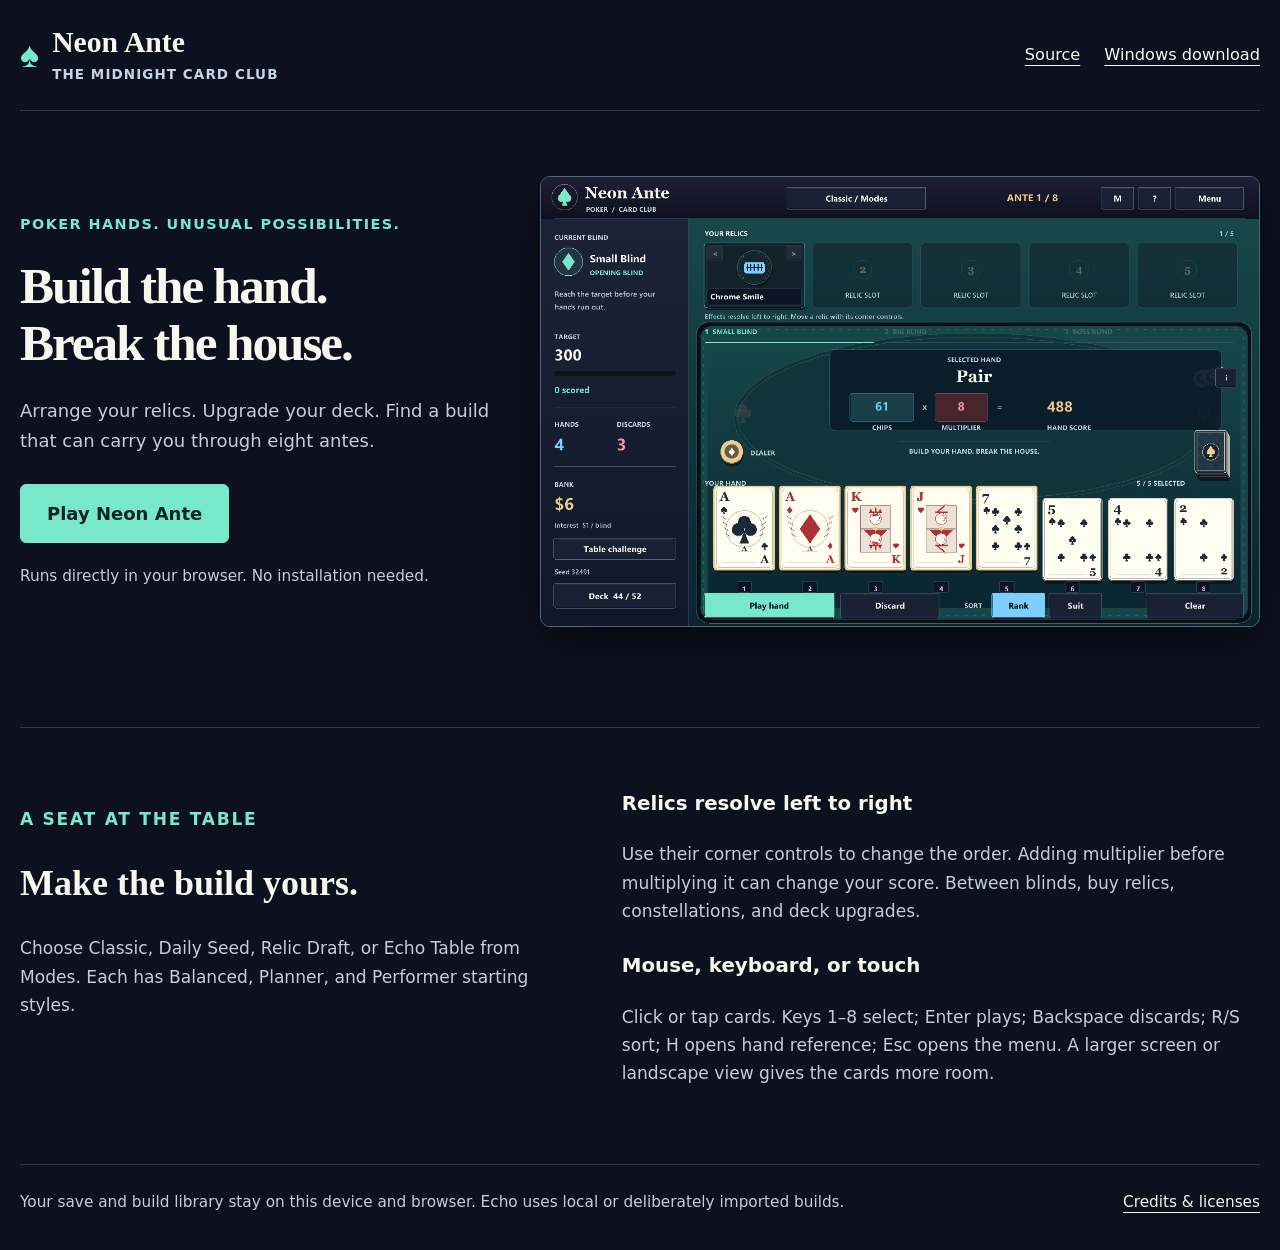
==== docs/index.html @ 845fe392 "Add a complete WebAssembly browser edition with local saves" ====
<!doctype html>
<html lang="en"><head><meta charset="utf-8"><meta name="viewport" content="width=device-width,initial-scale=1"><meta name="theme-color" content="#0d111f"><meta name="description" content="Play Neon Ante Poker in your browser. Four run modes, relic synergies, drafting, and a Night Market. Your run saves on this device."><title>Neon Ante Poker — Play in your browser</title><link rel="stylesheet" href="styles.css"><script src="browser.js" defer></script></head>
<body><div class="game-shell"><header><a href="https://github.com/schwjh03/Neon-Ante-Poker" class="brand"><span aria-hidden="true">♠</span><span>Neon Ante<small>THE MIDNIGHT CARD CLUB</small></span></a><nav aria-label="Game links"><a href="https://github.com/schwjh03/Neon-Ante-Poker">Source</a><a href="https://github.com/schwjh03/Neon-Ante-Poker/releases/tag/v1.2.0">Windows download</a></nav></header>
<main><section id="start-screen" class="start-screen"><div class="start-copy"><p class="eyebrow">Poker hands. Unusual possibilities.</p><h1>Build the hand.<br>Break the house.</h1><p>Arrange your relics. Upgrade your deck. Find a build that can carry you through eight antes.</p><button id="play-game" type="button">Play Neon Ante</button><p id="loading-status" role="status">Runs directly in your browser. No installation needed.</p></div><img src="poster.png" alt="Actual Neon Ante table with cards, relics, and a score preview" width="1280" height="800"></section>
<section id="play-screen" hidden><div class="game-toolbar"><p id="storage-note" role="status">Your run stays in this browser.</p><div><button id="export-build" type="button">Export build</button><label class="file-button" for="build-upload">Import build<input type="file" id="build-upload" accept=".neonbuild,text/plain"></label><button id="fullscreen" type="button">Fullscreen</button></div></div><div id="game-frame" class="game-frame"><canvas id="canvas" width="1280" height="800" tabindex="0" aria-label="Neon Ante Poker game. Click cards to select up to five. Enter plays, Backspace discards, R and S sort. Escape opens the menu."></canvas></div><p id="table-status" class="table-status" role="status" aria-live="polite"></p><p id="build-status" role="status"></p></section>
<section class="how-to" aria-labelledby="how-title"><div><p class="eyebrow">A seat at the table</p><h2 id="how-title">Make the build yours.</h2><p>Choose Classic, Daily Seed, Relic Draft, or Echo Table from Modes. Each has Balanced, Planner, and Performer starting styles.</p></div><div><h3>Relics resolve left to right</h3><p>Use their corner controls to change the order. Adding multiplier before multiplying it can change your score. Between blinds, buy relics, constellations, and deck upgrades.</p><h3>Mouse, keyboard, or touch</h3><p>Click or tap cards. Keys 1–8 select; Enter plays; Backspace discards; R/S sort; H opens hand reference; Esc opens the menu. A larger screen or landscape view gives the cards more room.</p></div></section></main>
<footer><p id="browser-note">Your save and build library stay on this device and browser. Echo uses local or deliberately imported builds.</p><a href="THIRD_PARTY.md">Credits &amp; licenses</a></footer></div></body></html>
---- docs/styles.css ----
:root{color-scheme:dark;font:18px/1.65 system-ui,Segoe UI,Arial,sans-serif;color:#f8f6ed;background:#0d111f;--mint:#78e8cd;--muted:#c2cddd;--line:#41536d}*{box-sizing:border-box}body{margin:0}a{color:inherit;text-underline-offset:5px}a:hover{color:var(--mint)}button,input{font:inherit}button,.file-button{cursor:pointer}a:focus-visible,button:focus-visible,canvas:focus-visible,.file-button:focus-within{outline:3px solid #80e9d1;outline-offset:4px}[hidden]{display:none!important}.game-shell{width:min(1380px,calc(100% - 40px));margin:auto}header{display:flex;justify-content:space-between;align-items:center;padding:26px 0;gap:24px;border-bottom:1px solid #29394f}.brand{display:flex;gap:13px;align-items:center;text-decoration:none;font:700 1.65rem Georgia,serif}.brand>span:first-child{font-size:2rem;color:var(--mint)}.brand small{display:block;font:650 .75rem/1.5 system-ui;color:#c4d3e4;letter-spacing:.08em;margin-top:5px}nav{display:flex;gap:24px;font-size:.9rem}.start-screen{display:grid;grid-template-columns:.8fr 1.2fr;gap:40px;align-items:center;padding:65px 0}.eyebrow{text-transform:uppercase;font-size:.8rem;letter-spacing:.1em;font-weight:650;color:var(--mint)}h1{font:700 clamp(2.5rem,4vw,4rem)/1.12 Georgia,serif;letter-spacing:-.04em;margin:20px 0 25px}h2{font:700 2rem/1.15 Georgia,serif}h3{font-size:1.1rem}p{color:var(--muted)}.start-copy>p:not(.eyebrow){max-width:480px}.start-screen>img{width:100%;height:auto;box-shadow:0 15px 55px #0007;border:1px solid #4b677b;border-radius:10px}button,.file-button{display:inline-flex;align-items:center;justify-content:center;min-height:46px;padding:10px 17px;border:1px solid #51677f;border-radius:6px;background:#1b2b41;color:#f1f6ff;font-size:.9rem;font-weight:600;text-decoration:none}button:hover,.file-button:hover{background:#2b4660}#play-game{background:var(--mint);border-color:var(--mint);color:#0d2224;padding:14px 26px;min-height:54px;font-size:1rem;margin-top:10px}#play-game:disabled{background:#324c52;color:#c5dad9;cursor:wait}#loading-status{font-size:.85rem;margin-top:21px}.game-toolbar{display:flex;align-items:center;justify-content:space-between;gap:20px;padding:20px 0}.game-toolbar p{font-size:.85rem;margin:0}.game-toolbar>div{display:flex;gap:9px;flex-wrap:wrap}.file-button input{position:absolute;width:1px;height:1px;opacity:0;overflow:hidden}.game-frame{background:#0d111f;border:1px solid #56718a;border-radius:9px;overflow:hidden}canvas{display:block;width:100%;height:auto;aspect-ratio:1.6;touch-action:none}.table-status{font-size:.9rem;color:#daece6;min-height:30px;margin:15px 0 0}#build-status{font-size:.9rem;color:#e6ce91;min-height:24px;margin:8px 0 0}.how-to{display:grid;grid-template-columns:1fr 1.2fr;gap:70px;padding:60px 0;border-top:1px solid #29394f;margin-top:35px}.how-to h3{margin-top:25px}.how-to h3:first-child{margin-top:0}.how-to p{font-size:.95rem}footer{padding:25px 0 35px;border-top:1px solid #29394f;display:flex;align-items:start;gap:35px;justify-content:space-between;font-size:.85rem}footer p{margin:0;max-width:900px}.game-frame:fullscreen{display:flex;align-items:center;justify-content:center;border:0;border-radius:0}.game-frame:fullscreen canvas{width:min(100vw,160vh);height:auto;max-height:100vh;object-fit:contain}@media(max-width:950px){.start-screen{grid-template-columns:1fr;gap:35px;padding:40px 0}.start-copy{max-width:650px}.how-to{gap:35px}.game-toolbar{display:block}.game-toolbar>div{margin-top:14px}nav{flex-wrap:wrap;gap:12px 20px}}@media(max-width:600px){.game-shell{width:calc(100% - 24px)}header{display:block;padding:20px 0}nav{margin-top:20px}.brand{font-size:1.5rem}h1{font-size:2.8rem}.how-to{grid-template-columns:1fr;gap:20px;padding:35px 0}.game-toolbar button,.file-button{font-size:.85rem;padding:9px 13px}footer{display:block}footer a{display:inline-block;margin-top:18px}.table-status{font-size:.85rem}}@media(prefers-reduced-motion:reduce){*{scroll-behavior:auto!important}}
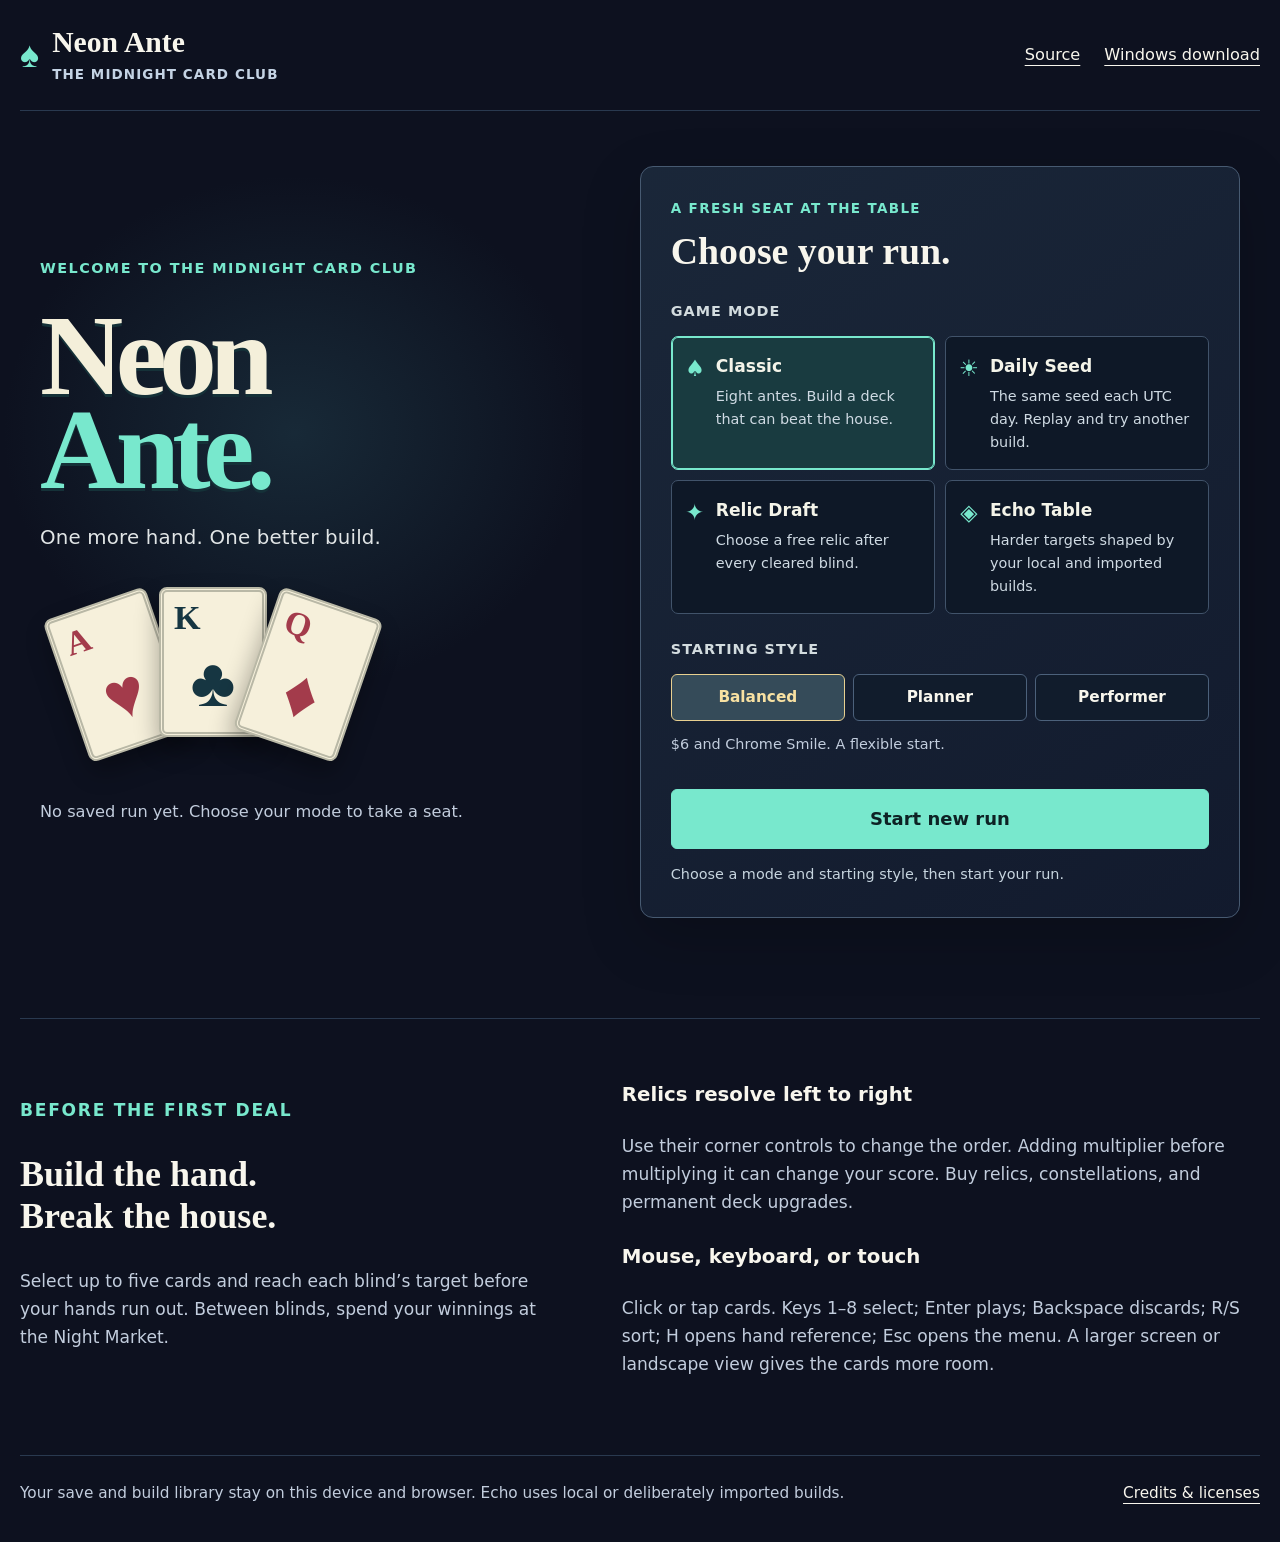
==== commit 53140aa4: "Add a proper browser title menu and explicit run selection" ====
--- a/docs/index.html
+++ b/docs/index.html
@@ -1,7 +1,37 @@
 <!doctype html>
-<html lang="en"><head><meta charset="utf-8"><meta name="viewport" content="width=device-width,initial-scale=1"><meta name="theme-color" content="#0d111f"><meta name="description" content="Play Neon Ante Poker in your browser. Four run modes, relic synergies, drafting, and a Night Market. Your run saves on this device."><title>Neon Ante Poker — Play in your browser</title><link rel="stylesheet" href="styles.css"><script src="browser.js" defer></script></head>
-<body><div class="game-shell"><header><a href="https://github.com/schwjh03/Neon-Ante-Poker" class="brand"><span aria-hidden="true">♠</span><span>Neon Ante<small>THE MIDNIGHT CARD CLUB</small></span></a><nav aria-label="Game links"><a href="https://github.com/schwjh03/Neon-Ante-Poker">Source</a><a href="https://github.com/schwjh03/Neon-Ante-Poker/releases/tag/v1.2.0">Windows download</a></nav></header>
-<main><section id="start-screen" class="start-screen"><div class="start-copy"><p class="eyebrow">Poker hands. Unusual possibilities.</p><h1>Build the hand.<br>Break the house.</h1><p>Arrange your relics. Upgrade your deck. Find a build that can carry you through eight antes.</p><button id="play-game" type="button">Play Neon Ante</button><p id="loading-status" role="status">Runs directly in your browser. No installation needed.</p></div><img src="poster.png" alt="Actual Neon Ante table with cards, relics, and a score preview" width="1280" height="800"></section>
-<section id="play-screen" hidden><div class="game-toolbar"><p id="storage-note" role="status">Your run stays in this browser.</p><div><button id="export-build" type="button">Export build</button><label class="file-button" for="build-upload">Import build<input type="file" id="build-upload" accept=".neonbuild,text/plain"></label><button id="fullscreen" type="button">Fullscreen</button></div></div><div id="game-frame" class="game-frame"><canvas id="canvas" width="1280" height="800" tabindex="0" aria-label="Neon Ante Poker game. Click cards to select up to five. Enter plays, Backspace discards, R and S sort. Escape opens the menu."></canvas></div><p id="table-status" class="table-status" role="status" aria-live="polite"></p><p id="build-status" role="status"></p></section>
-<section class="how-to" aria-labelledby="how-title"><div><p class="eyebrow">A seat at the table</p><h2 id="how-title">Make the build yours.</h2><p>Choose Classic, Daily Seed, Relic Draft, or Echo Table from Modes. Each has Balanced, Planner, and Performer starting styles.</p></div><div><h3>Relics resolve left to right</h3><p>Use their corner controls to change the order. Adding multiplier before multiplying it can change your score. Between blinds, buy relics, constellations, and deck upgrades.</p><h3>Mouse, keyboard, or touch</h3><p>Click or tap cards. Keys 1–8 select; Enter plays; Backspace discards; R/S sort; H opens hand reference; Esc opens the menu. A larger screen or landscape view gives the cards more room.</p></div></section></main>
-<footer><p id="browser-note">Your save and build library stay on this device and browser. Echo uses local or deliberately imported builds.</p><a href="THIRD_PARTY.md">Credits &amp; licenses</a></footer></div></body></html>
+<html lang="en">
+<head>
+<meta charset="utf-8"><meta name="viewport" content="width=device-width,initial-scale=1"><meta name="theme-color" content="#0d111f">
+<meta name="description" content="Play Neon Ante Poker. Choose your mode, build your deck, and break the house. Your run saves in this browser.">
+<title>Neon Ante Poker — The Midnight Card Club</title>
+<link rel="stylesheet" href="styles.css?v=title-1"><script src="browser.js?v=title-1" defer></script>
+</head>
+<body><div class="game-shell">
+<header><a href="https://github.com/schwjh03/Neon-Ante-Poker" class="brand"><span aria-hidden="true">♠</span><span>Neon Ante<small>THE MIDNIGHT CARD CLUB</small></span></a><nav aria-label="Game links"><a href="https://github.com/schwjh03/Neon-Ante-Poker">Source</a><a href="https://github.com/schwjh03/Neon-Ante-Poker/releases/tag/v1.2.0">Windows download</a></nav></header>
+<main>
+<section id="start-screen" class="start-screen" aria-labelledby="title-heading">
+<div class="start-copy">
+<p class="eyebrow">Welcome to the midnight card club</p>
+<h1 id="title-heading">Neon<br><em>Ante.</em></h1>
+<p class="title-tagline">One more hand. One better build.</p>
+<div class="card-fan" aria-hidden="true"><span class="title-card red">A<small>♥</small></span><span class="title-card">K<small>♣</small></span><span class="title-card red">Q<small>♦</small></span></div>
+<div id="saved-run" class="saved-run" hidden><span class="eyebrow">Your table is waiting</span><p id="save-summary"></p><button id="continue-run" type="button">Continue saved run</button></div>
+<p id="no-save" class="save-hint" hidden>No saved run yet. Choose your mode to take a seat.</p>
+</div>
+<div class="run-picker"><p class="eyebrow">A fresh seat at the table</p><h2>Choose your run.</h2>
+<fieldset class="mode-options"><legend>Game mode</legend>
+<label class="mode-option"><input type="radio" name="mode" value="0" checked><span class="mode-mark" aria-hidden="true">♠</span><span><strong>Classic</strong><small>Eight antes. Build a deck that can beat the house.</small></span></label>
+<label class="mode-option"><input type="radio" name="mode" value="1"><span class="mode-mark" aria-hidden="true">☀</span><span><strong>Daily Seed</strong><small>The same seed each UTC day. Replay and try another build.</small></span></label>
+<label class="mode-option"><input type="radio" name="mode" value="2"><span class="mode-mark" aria-hidden="true">✦</span><span><strong>Relic Draft</strong><small>Choose a free relic after every cleared blind.</small></span></label>
+<label class="mode-option"><input type="radio" name="mode" value="3"><span class="mode-mark" aria-hidden="true">◈</span><span><strong>Echo Table</strong><small>Harder targets shaped by your local and imported builds.</small></span></label>
+</fieldset>
+<fieldset class="starter-options"><legend>Starting style</legend>
+<label><input type="radio" name="starter" value="0" checked><span>Balanced</span></label><label><input type="radio" name="starter" value="1"><span>Planner</span></label><label><input type="radio" name="starter" value="2"><span>Performer</span></label>
+</fieldset>
+<p id="starter-description" class="starter-description">$6 and Chrome Smile. A flexible start.</p>
+<button id="play-game" type="button" disabled>Start new run</button><p id="loading-status" role="status">Loading the card club…</p><button id="retry-load" type="button" hidden>Retry loading</button>
+</div></section>
+<dialog id="replace-run" aria-labelledby="replace-heading" aria-describedby="replace-description"><p class="eyebrow">A new beginning</p><h2 id="replace-heading">Replace your saved run?</h2><p id="replace-description">Starting a new run replaces your current progress. Your saved build library stays available.</p><p id="new-run-summary"></p><div class="dialog-actions"><button id="cancel-new-run" type="button">Keep saved run</button><button id="confirm-new-run" class="primary" type="button">Start new run</button></div></dialog>
+<section id="play-screen" hidden aria-label="Game table"><div class="game-toolbar"><p id="storage-note" role="status">Your run stays in this browser.</p><div><button id="title-menu" type="button">Main menu</button><button id="export-build" type="button">Export build</button><label class="file-button" for="build-upload">Import build<input type="file" id="build-upload" accept=".neonbuild,text/plain"></label><button id="fullscreen" type="button">Fullscreen</button></div></div><div id="game-frame" class="game-frame"><canvas id="canvas" width="1280" height="800" tabindex="0" aria-label="Neon Ante Poker game. Click cards to select up to five. Enter plays, Backspace discards, R and S sort. Escape opens the menu."></canvas></div><p id="table-status" class="table-status" role="status" aria-live="polite"></p><p id="build-status" role="status"></p></section>
+<section class="how-to" aria-labelledby="how-title"><div><p class="eyebrow">Before the first deal</p><h2 id="how-title">Build the hand.<br>Break the house.</h2><p>Select up to five cards and reach each blind’s target before your hands run out. Between blinds, spend your winnings at the Night Market.</p></div><div><h3>Relics resolve left to right</h3><p>Use their corner controls to change the order. Adding multiplier before multiplying it can change your score. Buy relics, constellations, and permanent deck upgrades.</p><h3>Mouse, keyboard, or touch</h3><p>Click or tap cards. Keys 1–8 select; Enter plays; Backspace discards; R/S sort; H opens hand reference; Esc opens the menu. A larger screen or landscape view gives the cards more room.</p></div></section>
+</main><footer><p>Your save and build library stay on this device and browser. Echo uses local or deliberately imported builds.</p><a href="THIRD_PARTY.md">Credits &amp; licenses</a></footer></div></body></html>
--- a/docs/styles.css
+++ b/docs/styles.css
@@ -1 +1,57 @@
 :root{color-scheme:dark;font:18px/1.65 system-ui,Segoe UI,Arial,sans-serif;color:#f8f6ed;background:#0d111f;--mint:#78e8cd;--muted:#c2cddd;--line:#41536d}*{box-sizing:border-box}body{margin:0}a{color:inherit;text-underline-offset:5px}a:hover{color:var(--mint)}button,input{font:inherit}button,.file-button{cursor:pointer}a:focus-visible,button:focus-visible,canvas:focus-visible,.file-button:focus-within{outline:3px solid #80e9d1;outline-offset:4px}[hidden]{display:none!important}.game-shell{width:min(1380px,calc(100% - 40px));margin:auto}header{display:flex;justify-content:space-between;align-items:center;padding:26px 0;gap:24px;border-bottom:1px solid #29394f}.brand{display:flex;gap:13px;align-items:center;text-decoration:none;font:700 1.65rem Georgia,serif}.brand>span:first-child{font-size:2rem;color:var(--mint)}.brand small{display:block;font:650 .75rem/1.5 system-ui;color:#c4d3e4;letter-spacing:.08em;margin-top:5px}nav{display:flex;gap:24px;font-size:.9rem}.start-screen{display:grid;grid-template-columns:.8fr 1.2fr;gap:40px;align-items:center;padding:65px 0}.eyebrow{text-transform:uppercase;font-size:.8rem;letter-spacing:.1em;font-weight:650;color:var(--mint)}h1{font:700 clamp(2.5rem,4vw,4rem)/1.12 Georgia,serif;letter-spacing:-.04em;margin:20px 0 25px}h2{font:700 2rem/1.15 Georgia,serif}h3{font-size:1.1rem}p{color:var(--muted)}.start-copy>p:not(.eyebrow){max-width:480px}.start-screen>img{width:100%;height:auto;box-shadow:0 15px 55px #0007;border:1px solid #4b677b;border-radius:10px}button,.file-button{display:inline-flex;align-items:center;justify-content:center;min-height:46px;padding:10px 17px;border:1px solid #51677f;border-radius:6px;background:#1b2b41;color:#f1f6ff;font-size:.9rem;font-weight:600;text-decoration:none}button:hover,.file-button:hover{background:#2b4660}#play-game{background:var(--mint);border-color:var(--mint);color:#0d2224;padding:14px 26px;min-height:54px;font-size:1rem;margin-top:10px}#play-game:disabled{background:#324c52;color:#c5dad9;cursor:wait}#loading-status{font-size:.85rem;margin-top:21px}.game-toolbar{display:flex;align-items:center;justify-content:space-between;gap:20px;padding:20px 0}.game-toolbar p{font-size:.85rem;margin:0}.game-toolbar>div{display:flex;gap:9px;flex-wrap:wrap}.file-button input{position:absolute;width:1px;height:1px;opacity:0;overflow:hidden}.game-frame{background:#0d111f;border:1px solid #56718a;border-radius:9px;overflow:hidden}canvas{display:block;width:100%;height:auto;aspect-ratio:1.6;touch-action:none}.table-status{font-size:.9rem;color:#daece6;min-height:30px;margin:15px 0 0}#build-status{font-size:.9rem;color:#e6ce91;min-height:24px;margin:8px 0 0}.how-to{display:grid;grid-template-columns:1fr 1.2fr;gap:70px;padding:60px 0;border-top:1px solid #29394f;margin-top:35px}.how-to h3{margin-top:25px}.how-to h3:first-child{margin-top:0}.how-to p{font-size:.95rem}footer{padding:25px 0 35px;border-top:1px solid #29394f;display:flex;align-items:start;gap:35px;justify-content:space-between;font-size:.85rem}footer p{margin:0;max-width:900px}.game-frame:fullscreen{display:flex;align-items:center;justify-content:center;border:0;border-radius:0}.game-frame:fullscreen canvas{width:min(100vw,160vh);height:auto;max-height:100vh;object-fit:contain}@media(max-width:950px){.start-screen{grid-template-columns:1fr;gap:35px;padding:40px 0}.start-copy{max-width:650px}.how-to{gap:35px}.game-toolbar{display:block}.game-toolbar>div{margin-top:14px}nav{flex-wrap:wrap;gap:12px 20px}}@media(max-width:600px){.game-shell{width:calc(100% - 24px)}header{display:block;padding:20px 0}nav{margin-top:20px}.brand{font-size:1.5rem}h1{font-size:2.8rem}.how-to{grid-template-columns:1fr;gap:20px;padding:35px 0}.game-toolbar button,.file-button{font-size:.85rem;padding:9px 13px}footer{display:block}footer a{display:inline-block;margin-top:18px}.table-status{font-size:.85rem}}@media(prefers-reduced-motion:reduce){*{scroll-behavior:auto!important}}
+
+/* Title screen: the table stays hidden and paused until the player chooses a run. */
+.start-screen{grid-template-columns:minmax(0,.85fr) minmax(0,1fr);gap:clamp(40px,7vw,110px);padding:55px 20px 65px;align-items:center}
+.start-copy{position:relative;min-width:0}
+.start-copy:before{content:"";position:absolute;inset:-70px -40px 25%;z-index:-1;background:radial-gradient(ellipse,#25485670,transparent 70%);pointer-events:none}
+#title-heading{font:700 clamp(5rem,9vw,8rem)/.82 Georgia,serif;letter-spacing:-.065em;margin:27px 0 25px;color:#f4efda;text-shadow:0 3px #153138}
+#title-heading em{color:var(--mint);font-style:normal}
+.title-tagline{font-size:1.1rem;color:#e1e5e6;letter-spacing:.01em}
+.card-fan{height:190px;position:relative;margin:32px 0 22px;max-width:350px;isolation:isolate}
+.title-card{position:absolute;left:58px;top:7px;width:108px;height:150px;border-radius:8px;background:#f6f0db;color:#163642;border:5px double #b9b8a6;box-shadow:0 12px 25px #0005;font:700 1.9rem Georgia,serif;padding:7px 10px;transform:rotate(-19deg);transform-origin:50% 120%;user-select:none}
+.title-card small{display:block;text-align:center;font-size:3.8rem;margin-top:12px;line-height:1}
+.title-card:nth-child(2){left:119px;top:0;transform:rotate(0deg)}
+.title-card:nth-child(3){left:180px;top:7px;transform:rotate(19deg)}
+.title-card.red{color:#a33b4b}
+.saved-run{padding:20px 0 0;border-top:1px solid #42576c;max-width:450px}
+.saved-run p{font-size:.9rem;margin:10px 0 16px;color:#dbe6ed;line-height:1.7}
+#continue-run{width:100%;color:#091c22;background:#e8d090;border-color:#e8d090;min-height:52px;font-size:1rem}
+#continue-run:hover{background:#fae5ad}
+.save-hint{font-size:.9rem;max-width:350px}
+.run-picker{background:linear-gradient(145deg,#1c293ce6,#131b2fe6);border:1px solid #475a71;border-radius:13px;padding:30px;box-shadow:0 20px 60px #0003;min-width:0}
+.run-picker>.eyebrow{margin:0 0 10px;font-size:.75rem}
+.run-picker h2{font-size:2.1rem;margin:0 0 27px}
+fieldset{border:0;padding:0;margin:0;min-width:0}
+legend{padding:0;margin-bottom:12px;font-size:.8rem;color:#d3dcdf;font-weight:650;letter-spacing:.07em;text-transform:uppercase}
+.mode-options{display:grid;grid-template-columns:1fr 1fr;gap:10px}
+.mode-option{display:flex;position:relative;align-items:flex-start;gap:10px;border:1px solid #41536a;border-radius:7px;padding:15px 12px;cursor:pointer;background:#0e1827;min-height:122px;transition:border-color .15s,background .15s}
+.mode-option:hover{border-color:#92bfb9;background:#182c38}
+.mode-option:has(input:checked){border-color:var(--mint);background:#193b40;box-shadow:inset 0 0 0 1px var(--mint)}
+.mode-option input,.starter-options input{position:absolute;opacity:0;width:1px;height:1px}
+.mode-option:has(input:focus-visible),.starter-options label:has(input:focus-visible){outline:3px solid #e8d090;outline-offset:4px}
+.mode-mark{color:var(--mint);font-size:1.25rem;line-height:1.5;width:22px;flex-shrink:0;text-align:center}
+.mode-option strong{font-size:.95rem;display:block;color:#f4f4e9;margin-bottom:5px}
+.mode-option small{display:block;color:#cfdae3;font-size:.8rem;line-height:1.6}
+.starter-options{display:flex;gap:8px;margin-top:24px}
+.starter-options label{position:relative;flex:1;cursor:pointer;min-width:0;border:1px solid #4c617b;border-radius:6px;text-align:center;background:#111c2c}
+.starter-options span{display:block;font-size:.85rem;padding:10px 6px;font-weight:600}
+.starter-options label:has(input:checked){background:#354b59;border-color:#e8d090;color:#f8e1a2}
+.starter-description{font-size:.8rem;line-height:1.6;min-height:44px;margin:12px 0}
+#play-game{display:block;width:100%;margin:0;font-size:1rem;min-height:54px}
+#play-game:hover:not(:disabled){background:#9df5df}
+#loading-status{font-size:.8rem;line-height:1.6;min-height:24px;margin:14px 0 0;color:#c7d5df}
+button:disabled{opacity:.6;cursor:wait}
+#replace-run{color:#f8f6ed;background:#192539;border:1px solid #688399;border-radius:12px;padding:32px;width:min(540px,calc(100% - 32px));box-shadow:0 25px 100px #0008}
+#replace-run::backdrop{background:#060a18c9;backdrop-filter:blur(5px)}
+#replace-run h2{font-size:1.8rem;margin:15px 0 20px}
+#replace-run p{font-size:.95rem}
+#new-run-summary{padding:14px;border:1px solid #567184;border-radius:6px;color:#f0da9f}
+.dialog-actions{display:flex;flex-wrap:wrap;gap:12px;margin-top:25px;justify-content:flex-end}
+.dialog-actions .primary{background:var(--mint);color:#102b31;border-color:var(--mint)}
+.is-playing .how-to,.is-playing footer{display:none}
+.is-playing header{padding:14px 0}
+.game-toolbar>div{justify-content:flex-end}
+@media(max-width:1050px){.start-screen{gap:35px;padding:45px 0}.run-picker{padding:24px}.mode-options{grid-template-columns:1fr}.mode-option{min-height:0;padding:11px 12px}.mode-option strong{margin-bottom:2px}.card-fan{margin-top:40px}}
+@media(max-width:720px){.start-screen{grid-template-columns:1fr;padding:35px 0;gap:30px}.start-copy{display:flex;flex-direction:column;align-items:center;text-align:center}.start-copy>.eyebrow{font-size:.7rem;margin:0}#title-heading{font-size:5rem;line-height:.9;margin:22px 0 14px}#title-heading br{display:none}#title-heading em:before{content:" "}.title-tagline{font-size:.95rem;margin:0}.card-fan{display:none}.saved-run{margin:24px 0 0;width:100%;max-width:none;padding-top:18px}.saved-run .eyebrow{font-size:.75rem}.saved-run p{margin:7px 0 13px}.save-hint{margin:18px 0 0}.run-picker{padding:22px}.mode-options{grid-template-columns:1fr 1fr}.mode-option{display:block;padding:13px;min-height:155px}.mode-mark{display:block;margin-bottom:5px}.starter-options span{font-size:.8rem}.run-picker h2{font-size:1.8rem;margin-bottom:22px}.starter-description{min-height:52px}.game-toolbar>div{justify-content:flex-start}.game-toolbar button{font-size:.75rem}.is-playing nav{display:none}.is-playing header{padding:10px 0}.is-playing .brand{font-size:1.2rem}.is-playing .brand small{font-size:.65rem}.is-playing .game-toolbar{padding:12px 0}}
+@media(prefers-reduced-motion:reduce){.mode-option{transition:none}}
+@media(max-width:720px){.start-copy:before{inset:-20px 0 0}#title-heading{font-size:clamp(2.6rem,13vw,5rem);max-width:100%}}
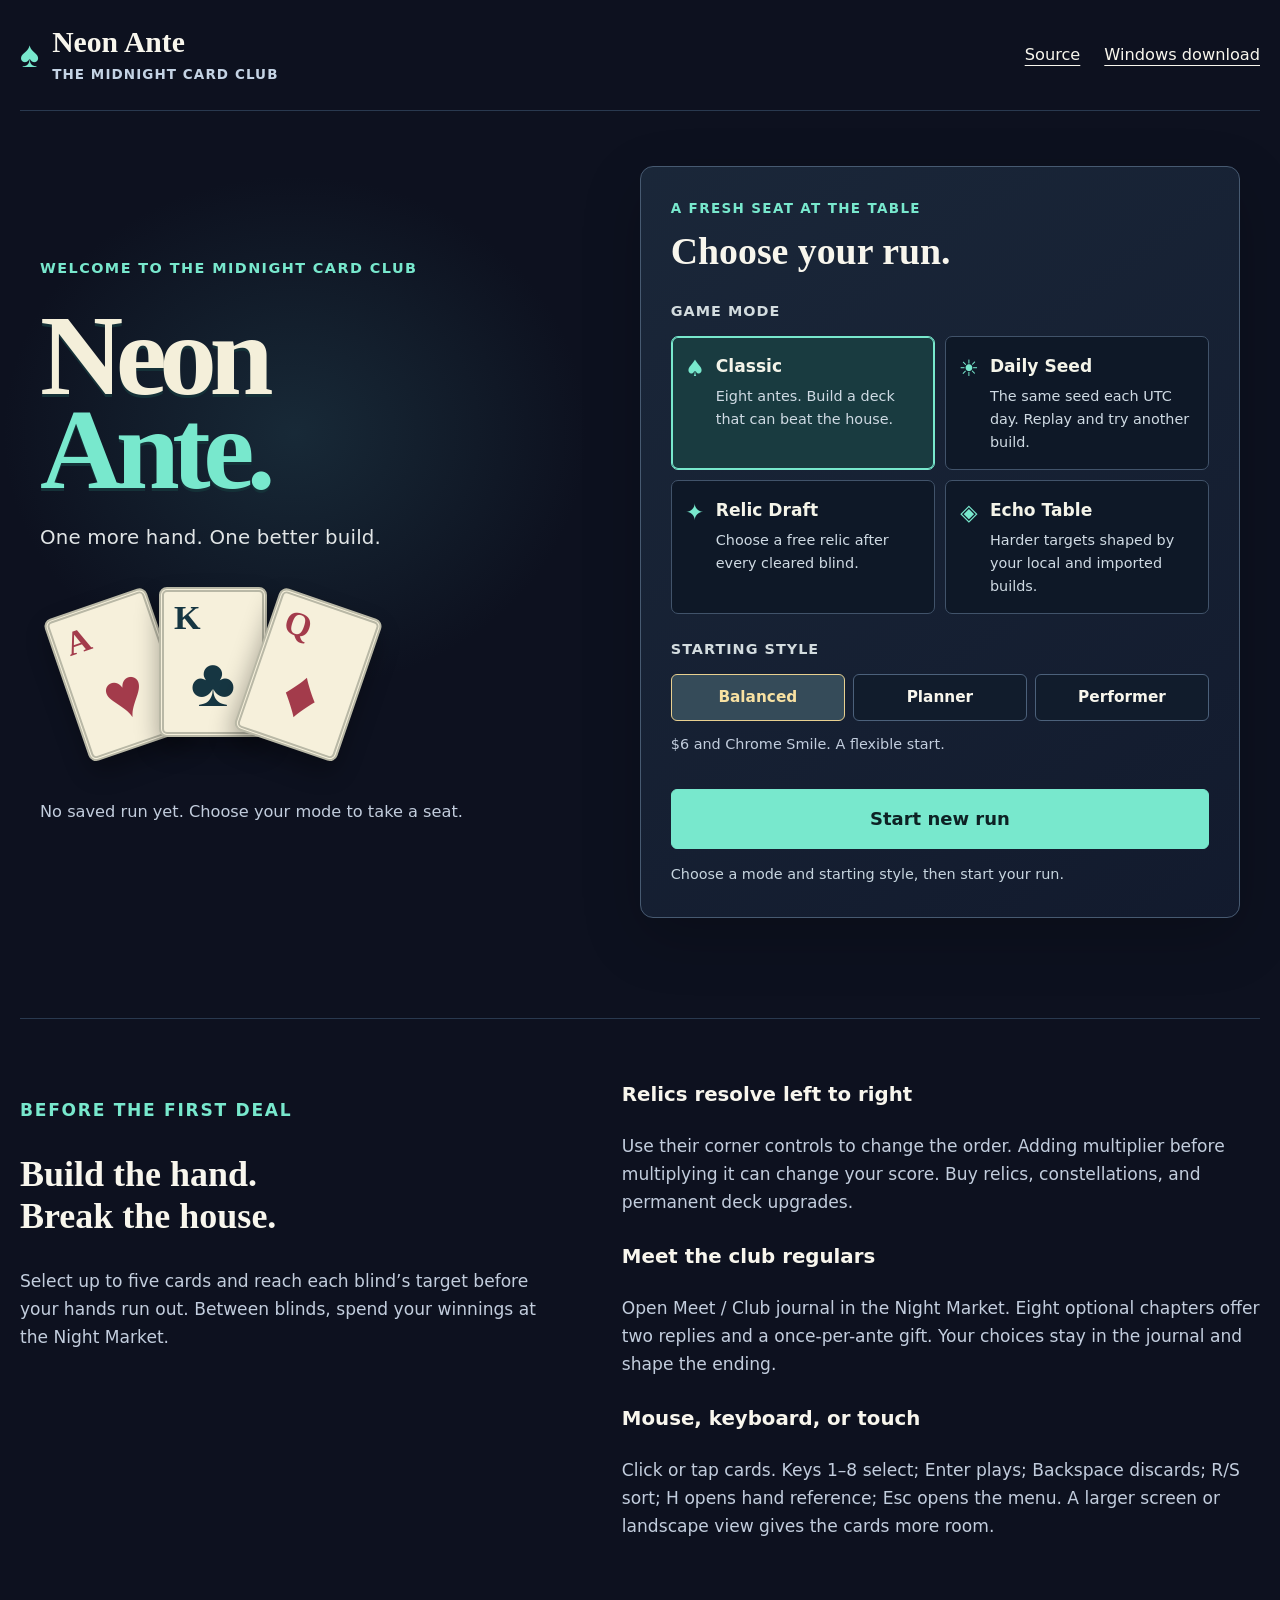
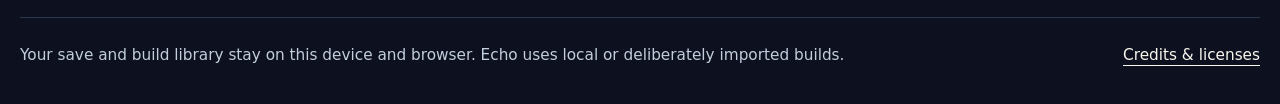
==== commit 942d64ad: "Add eight branching Midnight Club story chapters" ====
--- a/docs/index.html
+++ b/docs/index.html
@@ -4,10 +4,10 @@
 <meta charset="utf-8"><meta name="viewport" content="width=device-width,initial-scale=1"><meta name="theme-color" content="#0d111f">
 <meta name="description" content="Play Neon Ante Poker. Choose your mode, build your deck, and break the house. Your run saves in this browser.">
 <title>Neon Ante Poker — The Midnight Card Club</title>
-<link rel="stylesheet" href="styles.css?v=title-1"><script src="browser.js?v=title-1" defer></script>
+<link rel="stylesheet" href="styles.css?v=club-story-1"><script src="browser.js?v=club-story-1" defer></script>
 </head>
 <body><div class="game-shell">
-<header><a href="https://github.com/schwjh03/Neon-Ante-Poker" class="brand"><span aria-hidden="true">♠</span><span>Neon Ante<small>THE MIDNIGHT CARD CLUB</small></span></a><nav aria-label="Game links"><a href="https://github.com/schwjh03/Neon-Ante-Poker">Source</a><a href="https://github.com/schwjh03/Neon-Ante-Poker/releases/tag/v1.2.0">Windows download</a></nav></header>
+<header><a href="https://github.com/schwjh03/Neon-Ante-Poker" class="brand"><span aria-hidden="true">♠</span><span>Neon Ante<small>THE MIDNIGHT CARD CLUB</small></span></a><nav aria-label="Game links"><a href="https://github.com/schwjh03/Neon-Ante-Poker">Source</a><a href="https://github.com/schwjh03/Neon-Ante-Poker/raw/refs/heads/main/docs/downloads/Neon-Ante-Poker-3D-Preview-Windows-x64.zip">Windows download</a></nav></header>
 <main>
 <section id="start-screen" class="start-screen" aria-labelledby="title-heading">
 <div class="start-copy">
@@ -33,5 +33,5 @@
 </div></section>
 <dialog id="replace-run" aria-labelledby="replace-heading" aria-describedby="replace-description"><p class="eyebrow">A new beginning</p><h2 id="replace-heading">Replace your saved run?</h2><p id="replace-description">Starting a new run replaces your current progress. Your saved build library stays available.</p><p id="new-run-summary"></p><div class="dialog-actions"><button id="cancel-new-run" type="button">Keep saved run</button><button id="confirm-new-run" class="primary" type="button">Start new run</button></div></dialog>
 <section id="play-screen" hidden aria-label="Game table"><div class="game-toolbar"><p id="storage-note" role="status">Your run stays in this browser.</p><div><button id="title-menu" type="button">Main menu</button><button id="export-build" type="button">Export build</button><label class="file-button" for="build-upload">Import build<input type="file" id="build-upload" accept=".neonbuild,text/plain"></label><button id="fullscreen" type="button">Fullscreen</button></div></div><div id="game-frame" class="game-frame"><canvas id="canvas" width="1280" height="800" tabindex="0" aria-label="Neon Ante Poker game. Click cards to select up to five. Enter plays, Backspace discards, R and S sort. Escape opens the menu."></canvas></div><p id="table-status" class="table-status" role="status" aria-live="polite"></p><p id="build-status" role="status"></p></section>
-<section class="how-to" aria-labelledby="how-title"><div><p class="eyebrow">Before the first deal</p><h2 id="how-title">Build the hand.<br>Break the house.</h2><p>Select up to five cards and reach each blind’s target before your hands run out. Between blinds, spend your winnings at the Night Market.</p></div><div><h3>Relics resolve left to right</h3><p>Use their corner controls to change the order. Adding multiplier before multiplying it can change your score. Buy relics, constellations, and permanent deck upgrades.</p><h3>Mouse, keyboard, or touch</h3><p>Click or tap cards. Keys 1–8 select; Enter plays; Backspace discards; R/S sort; H opens hand reference; Esc opens the menu. A larger screen or landscape view gives the cards more room.</p></div></section>
+<section class="how-to" aria-labelledby="how-title"><div><p class="eyebrow">Before the first deal</p><h2 id="how-title">Build the hand.<br>Break the house.</h2><p>Select up to five cards and reach each blind’s target before your hands run out. Between blinds, spend your winnings at the Night Market.</p></div><div><h3>Relics resolve left to right</h3><p>Use their corner controls to change the order. Adding multiplier before multiplying it can change your score. Buy relics, constellations, and permanent deck upgrades.</p><h3>Meet the club regulars</h3><p>Open Meet / Club journal in the Night Market. Eight optional chapters offer two replies and a once-per-ante gift. Your choices stay in the journal and shape the ending.</p><h3>Mouse, keyboard, or touch</h3><p>Click or tap cards. Keys 1–8 select; Enter plays; Backspace discards; R/S sort; H opens hand reference; Esc opens the menu. A larger screen or landscape view gives the cards more room.</p></div></section>
 </main><footer><p>Your save and build library stay on this device and browser. Echo uses local or deliberately imported builds.</p><a href="THIRD_PARTY.md">Credits &amp; licenses</a></footer></div></body></html>
